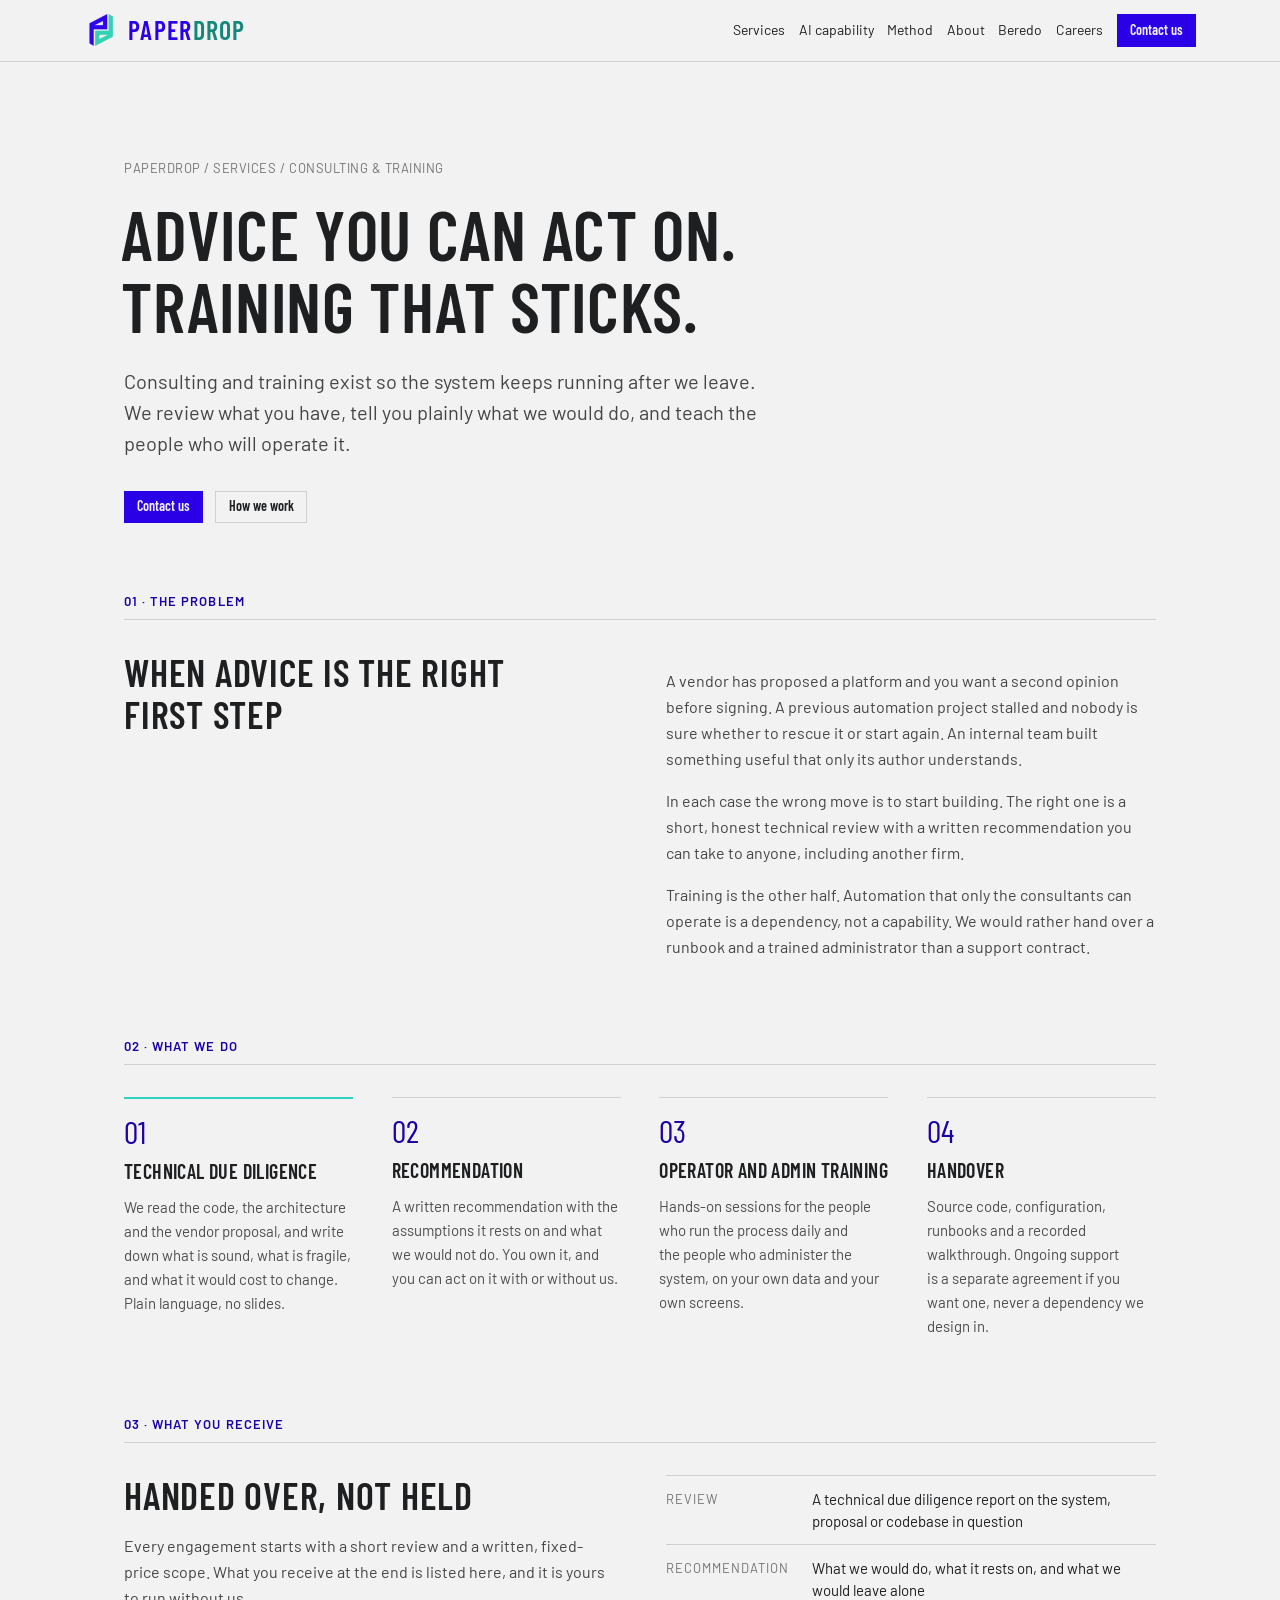
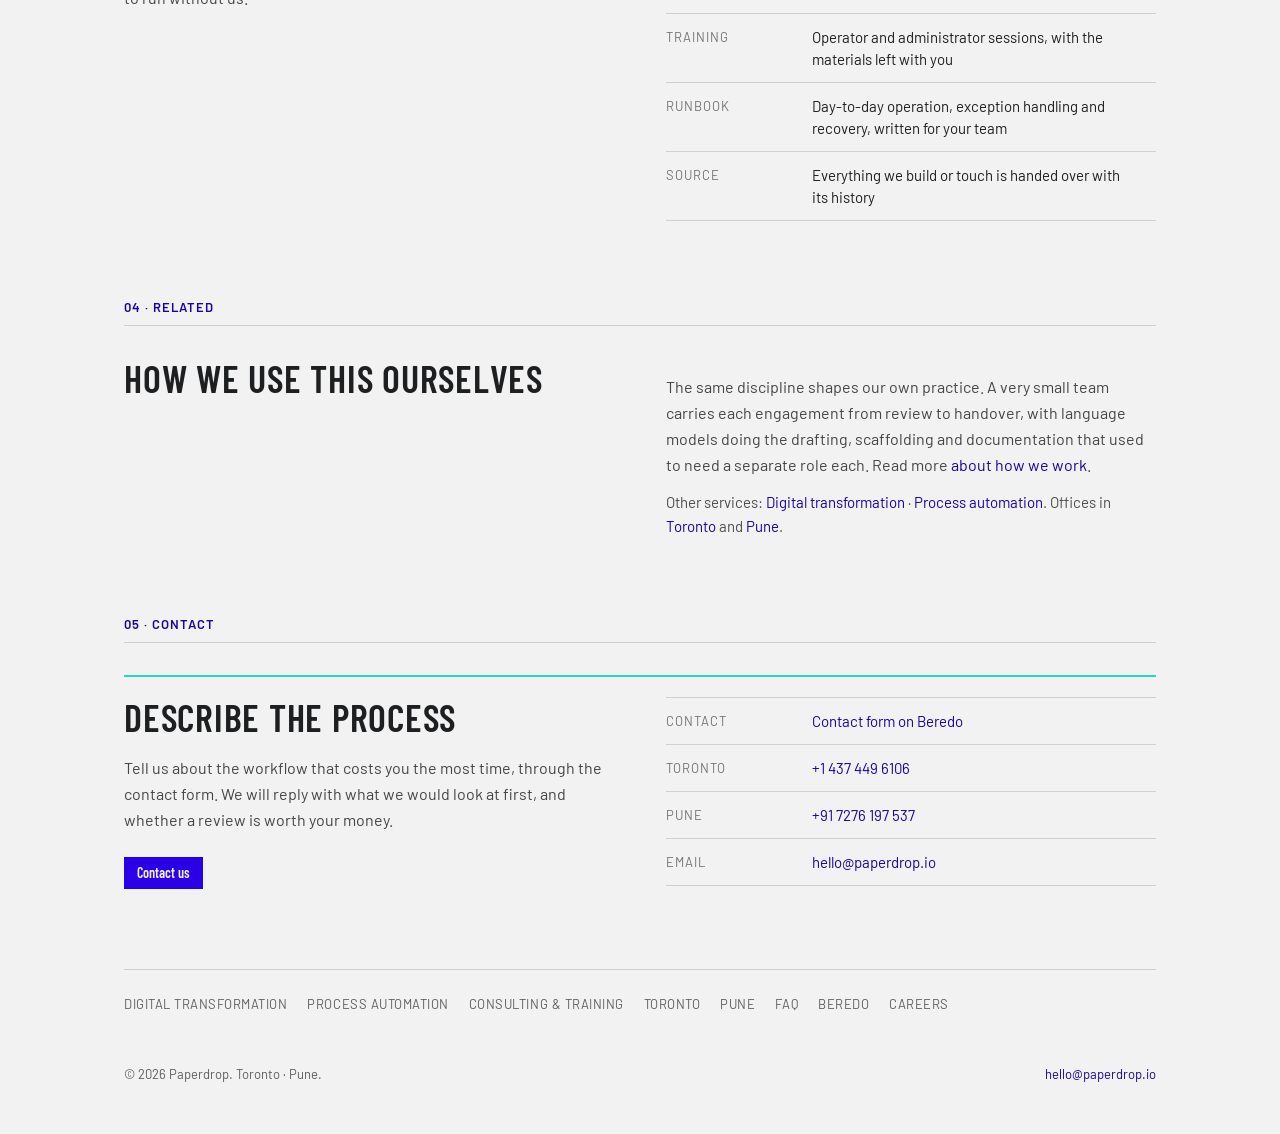
==== consulting-training/index.html @ fb1e5347 "Add service and location pages, FAQ with schema, 404 page - Five new pages: /digital-transformation/" ====
<!doctype html>
<html lang="en">
<head>
<meta charset="utf-8">
<meta name="viewport" content="width=device-width, initial-scale=1">
<title>Automation consulting, due diligence and operator training | Paperdrop</title>
<meta name="description" content="Paperdrop advises on systems and automation, reviews what has already been built, and trains operators and administrators so the system keeps running after we leave. Runbooks, handover and source included." />
<meta name="author" content="Paperdrop" />
<meta name="robots" content="index, follow, max-image-preview:large" />
<link rel="canonical" href="https://paperdrop.io/consulting-training/" />
<link rel="icon" type="image/png" href="/assets/mark.png" />
<link rel="apple-touch-icon" sizes="180x180" href="/assets/apple-touch-icon.png" />
<meta property="og:type" content="website" />
<meta property="og:site_name" content="Paperdrop" />
<meta property="og:url" content="https://paperdrop.io/consulting-training/" />
<meta property="og:title" content="Consulting &amp; training | Paperdrop" />
<meta property="og:description" content="Paperdrop advises on systems and automation, reviews what has already been built, and trains operators and administrators so the system keeps running after we leave. Runbooks, handover and source included." />
<meta property="og:image" content="https://paperdrop.io/assets/og.png" />
<meta property="og:image:width" content="1200" />
<meta property="og:image:height" content="630" />
<meta property="og:locale" content="en_CA" />
<meta name="twitter:card" content="summary_large_image" />
<meta name="twitter:title" content="Consulting &amp; training | Paperdrop" />
<meta name="twitter:description" content="Paperdrop advises on systems and automation, reviews what has already been built, and trains operators and administrators so the system keeps running after we leave. Runbooks, handover and source included." />
<meta name="twitter:image" content="https://paperdrop.io/assets/og.png" />
<meta name="theme-color" content="#f2f2f3" />
<script type="application/ld+json">
{
  "@context": "https://schema.org",
  "@type": "Service",
  "@id": "https://paperdrop.io/consulting-training/#service",
  "name": "Consulting and training",
  "serviceType": "Consulting and training",
  "description": "Paperdrop advises on systems and automation, reviews what has already been built, and trains operators and administrators so the system keeps running after we leave. Runbooks, handover and source included.",
  "url": "https://paperdrop.io/consulting-training/",
  "provider": {
    "@id": "https://paperdrop.io/#organization",
    "@type": "ProfessionalService",
    "name": "Paperdrop",
    "url": "https://paperdrop.io/"
  },
  "areaServed": [
    "CA",
    "US",
    "IN"
  ],
  "audience": {
    "@type": "BusinessAudience",
    "name": "Small and midsize businesses"
  }
}
</script>
<link rel="preconnect" href="https://fonts.googleapis.com">
<link rel="preconnect" href="https://fonts.gstatic.com" crossorigin>
<link rel="stylesheet" href="https://fonts.googleapis.com/css2?family=Barlow:wght@400;500;700&family=Barlow+Condensed:wght@400;600&display=swap">
<link rel="stylesheet" href="/assets/industry.css">
<link rel="stylesheet" href="/assets/site.css">
</head>
<body>

<nav id="top" class="nav" style="position:sticky;top:0;z-index:20;background:var(--color-bg);border-bottom:1px solid var(--color-divider);padding-inline:max(24px, calc((100% - 1160px) / 2 + 24px))">
  <a class="nav-brand" href="/" aria-label="Paperdrop — home" style="display:flex;align-items:center;gap:10px;letter-spacing:0.05em;text-transform:uppercase;font-size:26px">
    <img src="/assets/mark-68.png" alt="" width="34" height="34" style="display:block;object-fit:contain" />
    <span><span style="color:var(--color-accent)">Paper</span><span style="color:var(--color-accent-2-700)">drop</span></span>
  </a>
  <a href="/#services">Services</a>
  <a href="/#ai">AI capability</a>
  <a href="/#method">Method</a>
  <a href="/#about">About</a>
  <a href="/#beredo">Beredo</a>
  <a href="/#careers">Careers</a>
  <a class="btn btn-primary" href="https://beredo.io/start/6f3ce085954fdb059ed47274797a8f5e78dbb2ca63724382291001de504575f4" target="_blank" rel="noopener" style="color:var(--color-bg)">Contact us</a>
</nav>

<div class="wrap">

  <section class="hero">
    <p class="crumbs"><a href="/">Paperdrop</a> / <a href="/#services">Services</a> / Consulting &amp; training</p>
    <h1 class="h-display">Advice you can act on.<br>Training that sticks.</h1>
    <p class="lede">Consulting and training exist so the system keeps running after we leave. We review what you have, tell you plainly what we would do, and teach the people who will operate it.</p>
    <div style="display:flex;flex-wrap:wrap;gap:12px;margin-top:32px">
      <a class="btn btn-primary" href="https://beredo.io/start/6f3ce085954fdb059ed47274797a8f5e78dbb2ca63724382291001de504575f4" target="_blank" rel="noopener" style="color:var(--color-bg)">Contact us</a>
      <a class="btn btn-secondary" href="/#method">How we work</a>
    </div>
  </section>

  <section class="section">
    <span class="kicker">01 · The problem</span>
    <hr class="rule" />
    <div class="two-col">
      <h2 class="h-section">When advice is the right first step</h2>
      <div>
        <p class="body">A vendor has proposed a platform and you want a second opinion before signing. A previous automation project stalled and nobody is sure whether to rescue it or start again. An internal team built something useful that only its author understands.</p>
        <p class="body">In each case the wrong move is to start building. The right one is a short, honest technical review with a written recommendation you can take to anyone, including another firm.</p>
        <p class="body">Training is the other half. Automation that only the consultants can operate is a dependency, not a capability. We would rather hand over a runbook and a trained administrator than a support contract.</p>
      </div>
    </div>
  </section>

  <section class="section">
    <span class="kicker">02 · What we do</span>
    <hr class="rule" />
    <div class="grid-cards">
      <div class="tile tile-lead">
        <span class="step-no">01</span>
        <h3 class="h-step">Technical due diligence</h3>
        <p class="muted">We read the code, the architecture and the vendor proposal, and write down what is sound, what is fragile, and what it would cost to change. Plain language, no slides.</p>
      </div>
      <div class="tile">
        <span class="step-no">02</span>
        <h3 class="h-step">Recommendation</h3>
        <p class="muted">A written recommendation with the assumptions it rests on and what we would not do. You own it, and you can act on it with or without us.</p>
      </div>
      <div class="tile">
        <span class="step-no">03</span>
        <h3 class="h-step">Operator and admin training</h3>
        <p class="muted">Hands-on sessions for the people who run the process daily and the people who administer the system, on your own data and your own screens.</p>
      </div>
      <div class="tile">
        <span class="step-no">04</span>
        <h3 class="h-step">Handover</h3>
        <p class="muted">Source code, configuration, runbooks and a recorded walkthrough. Ongoing support is a separate agreement if you want one, never a dependency we design in.</p>
      </div>
    </div>
  </section>

  <section class="section">
    <span class="kicker">03 · What you receive</span>
    <hr class="rule" />
    <div class="two-col">
      <div>
        <h2 class="h-section">Handed over, not held</h2>
        <p class="body">Every engagement starts with a short review and a written, fixed-price scope. What you receive at the end is listed here, and it is yours to run without us.</p>
      </div>
      <div style="display:grid;gap:0">
        <div class="spec-row"><span>Review</span><span>A technical due diligence report on the system, proposal or codebase in question</span></div>
        <div class="spec-row"><span>Recommendation</span><span>What we would do, what it rests on, and what we would leave alone</span></div>
        <div class="spec-row"><span>Training</span><span>Operator and administrator sessions, with the materials left with you</span></div>
        <div class="spec-row"><span>Runbook</span><span>Day-to-day operation, exception handling and recovery, written for your team</span></div>
        <div class="spec-row"><span>Source</span><span>Everything we build or touch is handed over with its history</span></div>
      </div>
    </div>
  </section>

  <section class="section">
    <span class="kicker">04 · Related</span>
    <hr class="rule" />
    <div class="two-col">
      <h2 class="h-section">How we use this ourselves</h2>
      <div>
        <p class="body">The same discipline shapes our own practice. A very small team carries each engagement from review to handover, with language models doing the drafting, scaffolding and documentation that used to need a separate role each. Read more <a href="/#about">about how we work</a>.</p>
        <p class="muted">Other services: <a href="/digital-transformation/">Digital transformation</a> · <a href="/process-automation/">Process automation</a>. Offices in <a href="/toronto/">Toronto</a> and <a href="/pune/">Pune</a>.</p>
      </div>
    </div>
  </section>

  <section id="contact" class="section">
    <span class="kicker">05 · Contact</span>
    <hr class="rule" />
    <div class="two-col" style="padding-top:20px;border-top:2px solid var(--color-accent-2)">
      <div>
        <h2 class="h-section"><a href="https://beredo.io/start/6f3ce085954fdb059ed47274797a8f5e78dbb2ca63724382291001de504575f4" target="_blank" rel="noopener" style="color:inherit">Describe the process</a></h2>
        <p class="body">Tell us about the workflow that costs you the most time, through the contact form. We will reply with what we would look at first, and whether a review is worth your money.</p>
        <a class="btn btn-primary" href="https://beredo.io/start/6f3ce085954fdb059ed47274797a8f5e78dbb2ca63724382291001de504575f4" target="_blank" rel="noopener" style="margin-top:24px;color:var(--color-bg)">Contact us</a>
      </div>
      <div style="display:grid;gap:0">
        <div class="spec-row"><span>Contact</span><a href="https://beredo.io/start/6f3ce085954fdb059ed47274797a8f5e78dbb2ca63724382291001de504575f4" target="_blank" rel="noopener">Contact form on Beredo</a></div>
        <div class="spec-row"><span>Toronto</span><a href="tel:+14374496106">+1 437 449 6106</a></div>
        <div class="spec-row"><span>Pune</span><a href="tel:+917276197537">+91 7276 197 537</a></div>
        <div class="spec-row"><span>Email</span><a href="mailto:hello@paperdrop.io">hello@paperdrop.io</a></div>
      </div>
    </div>
  </section>

  <div class="footer-links">
    <a href="/digital-transformation/">Digital transformation</a>
    <a href="/process-automation/">Process automation</a>
    <a href="/consulting-training/">Consulting &amp; training</a>
    <a href="/toronto/">Toronto</a>
    <a href="/pune/">Pune</a>
    <a href="/#faq">FAQ</a>
    <a href="/#beredo">Beredo</a>
    <a href="/#careers">Careers</a>
  </div>
  <footer class="footer">
    <span>© 2026 Paperdrop. Toronto · Pune.</span>
    <span><a href="mailto:hello@paperdrop.io">hello@paperdrop.io</a></span>
  </footer>

</div>

</body>
</html>
---- assets/industry.css ----
/* Industry — design-system tokens and component classes. This file is the source of truth for the system's look; retune it here and see readme.md. */

:root {
  --color-bg: #f2f2f3;
  --color-surface: #e9e9ea;
  --color-text: #1d1f20;
  --color-accent: #5980a6;
  --color-accent-2: #728fab;
  --color-divider: color-mix(in srgb, #1d1f20 16%, transparent);

  /* Tonal ramps — generated in OKLCH on one shared lightness scale, so the
     same step of any role matches the others in visual value. */
  --color-neutral-100: #f5f5f8;
  --color-neutral-200: #e7e7ea;
  --color-neutral-300: #d4d4d7;
  --color-neutral-400: #b7b7ba;
  --color-neutral-500: #98989b;
  --color-neutral-600: #7a7a7d;
  --color-neutral-700: #5d5d60;
  --color-neutral-800: #424244;
  --color-neutral-900: #2b2b2d;

  --color-accent-100: #eef6ff;
  --color-accent-200: #d6ebff;
  --color-accent-300: #b5d9fd;
  --color-accent-400: #94bce3;
  --color-accent-500: #749dc4;
  --color-accent-600: #597ea3;
  --color-accent-700: #416180;
  --color-accent-800: #2c455d;
  --color-accent-900: #1d2d3d;

  --color-accent-2-100: #eef6ff;
  --color-accent-2-200: #d6ebff;
  --color-accent-2-300: #bdd8f2;
  --color-accent-2-400: #9ebbd8;
  --color-accent-2-500: #7e9cb8;
  --color-accent-2-600: #627d98;
  --color-accent-2-700: #486077;
  --color-accent-2-800: #314457;
  --color-accent-2-900: #1f2d3a;

  --font-heading: "Barlow Condensed", system-ui, sans-serif;
  --font-heading-weight: 600;
  --font-body: "Barlow", system-ui, sans-serif;

  --space-1: 3.4px;
  --space-2: 6.8px;
  --space-3: 10.2px;
  --space-4: 13.6px;
  --space-6: 20.4px;
  --space-8: 27.2px;

  --radius-sm: 2px;
  --radius-md: 4px;
  --radius-lg: 7px;

  /* Elevation — derived from the ground: soft ink-tinted shadows on a
     light theme, a hairline edge + ambient darkness on a dark one. */
  --shadow-sm: 0 1px 2px color-mix(in srgb, #2b2b2d 14%, transparent);
  --shadow-md: 0 3px 10px color-mix(in srgb, #2b2b2d 16%, transparent);
  --shadow-lg: 0 12px 32px color-mix(in srgb, #2b2b2d 22%, transparent);
}

body {
  background: var(--color-bg);
  color: var(--color-text);
  font-family: var(--font-body);
}
h1, h2, h3, h4 { font-family: var(--font-heading); font-weight: var(--font-heading-weight); }

.blueprint {
  position: relative;
  border: 1px solid var(--color-divider);
  border-radius: 0;
}
/* The overlay image treatments (halftone, duotone) clip their overlay
   (overflow:hidden); a blueprint wrapper draws its registration marks
   outside the box, so when both classes share a wrapper the frame must
   win. */
.blueprint.halftone, .blueprint.plate, .blueprint.duotone { overflow: visible; }
.blueprint > .corner {
  position: absolute; width: 11px; height: 11px;
  color: color-mix(in srgb, var(--color-text) 55%, transparent);
}
.blueprint > .corner::before, .blueprint > .corner::after {
  content: ""; position: absolute; background: currentColor;
}
.blueprint > .corner::before { left: 5px; top: 0; width: 1px; height: 100%; }
.blueprint > .corner::after  { top: 5px; left: 0; width: 100%; height: 1px; }
.blueprint > .corner.tl { top: -6px; left: -6px; }
.blueprint > .corner.tr { top: -6px; right: -6px; }
.blueprint > .corner.bl { bottom: -6px; left: -6px; }
.blueprint > .corner.br { bottom: -6px; right: -6px; }

.duotone{position:relative;overflow:hidden}
.duotone::after{content:"";position:absolute;inset:0;pointer-events:none;
  background:var(--color-accent);mix-blend-mode:color}

/* ══════════════════════════════════════════════════════════════════════════
   Components — built with the tokens above. Plain CSS
   on plain HTML: no JavaScript, no build step. Each class is documented in
   readme.md and demonstrated in foundations/ and components/.
   ══════════════════════════════════════════════════════════════════════ */

*, *::before, *::after { box-sizing: border-box; }
body { margin: 0; font-size: 15px; line-height: 1.55; font-weight: 400; }
h1, h2, h3, h4, h5, h6 {
  font-family: var(--font-heading); font-weight: var(--font-heading-weight);
  line-height: 1.12; letter-spacing: -0.015em; margin: 0 0 var(--space-2);
}
h1 { font-size: 42px; }
h2 { font-size: 32px; }
h3 { font-size: 25px; }
h4 { font-size: 20px; }
h5 { font-size: 16px; }
h6 { font-size: 13px; }
h6 { letter-spacing: 0.08em; text-transform: uppercase; }
p { margin: 0 0 var(--space-3); }
a { color: var(--color-accent); text-underline-offset: 3px; }
img { display: block; max-width: 100%; }
figure { margin: 0; }
figcaption {
  font-size: 11px; margin-top: var(--space-1);
  color: color-mix(in srgb, var(--color-text) 55%, transparent);
}
.text-muted { color: color-mix(in srgb, var(--color-text) 55%, transparent); }
:focus { outline: none; }
:focus-visible { outline: 2px solid var(--color-accent); outline-offset: 2px; }
::selection { background: color-mix(in srgb, var(--color-accent) 30%, transparent); }

/* — rules — */
.hr {
  height: 1px; border: 0; margin: var(--space-4) 0;
  background: var(--color-divider);
}

/* — buttons — */
.btn {
  display: inline-flex; align-items: center; justify-content: center; gap: 6px;
  cursor: pointer; text-decoration: none;
  font-family: var(--font-heading); font-weight: var(--font-heading-weight);
  font-size: 14px; line-height: 1.2; color: var(--color-text); /* matches the .input's 14px —
     the pair sits side by side in sign-up rows */
  background: transparent; border: 1px solid transparent;
  padding: var(--space-2) calc(var(--space-3) * 1.2);
  border-radius: var(--radius-md);
}
.btn svg { display: block; }
.btn:disabled { opacity: 0.45; cursor: not-allowed; }
.btn-primary { background: var(--color-accent); color: var(--color-bg); }
.btn-primary:hover { background: var(--color-accent-600); }
.btn-primary:active { background: var(--color-accent-700); }
.btn-secondary { border-color: var(--color-divider); }
.btn-secondary:hover { background: color-mix(in srgb, var(--color-text) 7%, transparent); }
.btn-secondary:active { background: color-mix(in srgb, var(--color-text) 14%, transparent); }
.btn-ghost { color: var(--color-accent); padding-inline: var(--space-1); }
.btn-ghost:hover { background: color-mix(in srgb, var(--color-accent) 10%, transparent); }
.btn-ghost:active { background: color-mix(in srgb, var(--color-accent) 18%, transparent); }
.btn-icon { width: 36px; height: 36px; padding: 0; }
.btn-block { width: 100%; margin-top: var(--space-2); }

/* — forms — */
.field > label {
  display: block; font-size: 12px; margin-bottom: 5px;
  color: color-mix(in srgb, var(--color-text) 70%, transparent);
}
.input {
  width: 100%; min-height: 36px; padding: 6px 10px; font: inherit;
  font-size: 14px; color: var(--color-text); caret-color: var(--color-accent);
  background: var(--color-surface);
  border: 1px solid var(--color-divider); border-radius: var(--radius-md);
}
.input:hover { border-color: color-mix(in srgb, var(--color-text) 45%, transparent); }
.input:focus-visible { border-color: var(--color-accent); outline-offset: 0; }
textarea.input { min-height: 90px; resize: vertical; }
.radio { display: inline-flex; align-items: center; gap: 8px; cursor: pointer; font-size: 14px; }
.radio input, .seg-opt input {
  position: absolute; opacity: 0; width: 0; height: 0; pointer-events: none;
}
.radio .dot {
  width: 16px; height: 16px; flex: none; border-radius: 50%;
  border: 1.5px solid var(--color-divider);
}
.radio:hover .dot { border-color: var(--color-accent); }
.radio input:checked + .dot {
  border-color: var(--color-accent); background: var(--color-accent);
  box-shadow: inset 0 0 0 4px var(--color-bg);
}
.radio input:focus-visible + .dot { outline: 2px solid var(--color-accent); outline-offset: 2px; }
.seg {
  display: inline-flex; overflow: hidden;
  border: 1px solid var(--color-divider); border-radius: var(--radius-md);
}
.seg-opt {
  display: inline-flex; align-items: center; gap: 6px;
  padding: 7px 12px; font-size: 13px; cursor: pointer;
}
.seg-opt + .seg-opt { border-left: 1px solid var(--color-divider); }
.seg-opt:has(input:checked) { background: var(--color-accent); color: var(--color-bg); }
.seg-opt:not(:has(input:checked)):hover { background: color-mix(in srgb, var(--color-text) 7%, transparent); }
.seg-opt:has(input:focus-visible) { outline: 2px solid var(--color-accent); outline-offset: -2px; }

/* — cards — */
.card {
  display: flex; flex-direction: column; gap: var(--space-2);
  padding: var(--space-3); border-radius: var(--radius-md); background: var(--color-surface);
}
.card-kicker { font-size: 10px; letter-spacing: 0.1em; text-transform: uppercase; color: var(--color-accent); }
.card-title {
  font-family: var(--font-heading); font-weight: var(--font-heading-weight);
  font-size: 17px; line-height: 1.2;
}
.card-body { margin: 0; font-size: 13px; opacity: 0.8; flex: 1; }
.card-meta {
  display: flex; align-items: center; gap: 6px; font-size: 11px;
  color: color-mix(in srgb, var(--color-text) 50%, transparent);
}
.elev-sm { box-shadow: var(--shadow-sm); }
.elev-md { box-shadow: var(--shadow-md); }
.elev-lg { box-shadow: var(--shadow-lg); }

/* — tags — */
.tag {
  display: inline-flex; align-items: center; font-size: 11px;
  letter-spacing: 0.02em; padding: 3px 10px;
  border-radius: calc(var(--radius-md) * 0.75);
}
.tag-accent { background: var(--color-accent-100); color: var(--color-accent-800); }
.tag-accent-2 { background: var(--color-accent-2-100); color: var(--color-accent-2-800); }
.tag-neutral { background: var(--color-neutral-100); color: var(--color-neutral-800); }
.tag-outline { border: 1px solid var(--color-accent); color: var(--color-accent); }

/* — navigation — */
.nav {
  display: flex; align-items: center; gap: var(--space-4);
  padding: var(--space-3) var(--space-4);
  border-bottom: none;
}
.nav-brand {
  font-family: var(--font-heading); font-weight: var(--font-heading-weight);
  font-size: 18px; margin-right: auto;
}
.nav a { color: inherit; text-decoration: none; font-size: 14px; }
.nav a:hover, .nav a[aria-current='page'] { color: var(--color-accent); }

/* — tables — */
.table { width: 100%; border-collapse: collapse; font-size: 14px; }
.table th {
  text-align: left; font-size: 11px; letter-spacing: 0.08em; text-transform: uppercase;
  color: color-mix(in srgb, var(--color-text) 60%, transparent);
  padding: var(--space-2); border-bottom: 1px solid var(--color-divider);
}
.table td {
  padding: var(--space-2);
  border-bottom: 1px solid color-mix(in srgb, var(--color-text) 8%, transparent);
}
.table tbody tr:hover { background: color-mix(in srgb, var(--color-text) 4%, transparent); }

/* — dialog — */
.dialog-backdrop {
  position: fixed; inset: 0; display: grid; place-items: center;
  padding: var(--space-4);
  background: color-mix(in srgb, var(--color-neutral-900) 50%, transparent);
}
.dialog {
  width: min(440px, 100%); display: flex; flex-direction: column; gap: var(--space-3);
  padding: var(--space-4); border-radius: var(--radius-lg);
  background: var(--color-surface); box-shadow: var(--shadow-lg);
}
.dialog-title {
  font-family: var(--font-heading); font-weight: var(--font-heading-weight);
  font-size: 20px;
}
.dialog-body { font-size: 14px; opacity: 0.85; }
.dialog-actions { display: flex; justify-content: flex-end; gap: var(--space-2); margin-top: var(--space-2); }

/* — blueprint frame: components are wireframe objects (see .blueprint
     and .corner above) — square, transparent, hairline-bordered — */
.card, .btn, .input, .tag, .seg, .dialog { border-radius: 0; }
.card, .dialog { background: transparent; border: 1px solid var(--color-divider); }
.btn { border: 1px solid var(--color-divider); }
.btn-primary { border-color: var(--color-accent); }
.btn-ghost { border-color: transparent; }
---- assets/site.css ----
/* Site-level tokens and page chrome shared by every page. Design-system
   primitives live in industry.css; this file only tunes and extends them. */
html { scroll-behavior: smooth; }
/* The nav is sticky, so anchor targets need to land below it, not under it. */
section[id] { scroll-margin-top: 72px; }
body { margin: 0; text-wrap: pretty; background: var(--color-bg); color: var(--color-text); }
a { color: var(--color-accent-700); text-decoration: none; }
a:hover { color: var(--color-accent); }
:root {
  --color-accent: #2a00e6;
  --color-accent-100: #e8e3fd;
  --color-accent-200: #cfc4fb;
  --color-accent-300: #a891f6;
  --color-accent-400: #6b47ef;
  --color-accent-500: #2a00e6;
  --color-accent-600: #2400c4;
  --color-accent-700: #1e00a3;
  --color-accent-800: #170080;
  --color-accent-900: #0e0052;
  --color-accent-2: #2ed3c0;
  --color-accent-2-100: #d9f7f3;
  --color-accent-2-200: #b0efe6;
  --color-accent-2-300: #7ce3d5;
  --color-accent-2-400: #4ed9c8;
  --color-accent-2-500: #2ed3c0;
  --color-accent-2-600: #1fae9e;
  --color-accent-2-700: #16887b;
  --color-accent-2-800: #0f6259;
  --color-accent-2-900: #093c36;
}

/* The nav is a single flex row in the design system; below the desktop
   breakpoint the six items no longer fit one line, so let them wrap. */
@media (max-width: 880px) {
  .nav { flex-wrap: wrap; gap: 12px 18px; padding-block: 14px; }
  .nav-brand { flex-basis: 100%; margin-right: 0; }
}
/* The spec sheet is a fixed four-column table; give it its own scroller
   rather than letting it force the page sideways on a phone. */
.table-scroll { overflow-x: auto; }
.table-scroll > .table { min-width: 620px; }
/* Logo strip in the AI capability section: wordmarks with their marks,
   set in the heading face so they read like the rest of the sheet. */
.logo-strip { margin: 0; padding: 0; list-style: none; display: grid; grid-template-columns: repeat(3, 1fr); gap: 0 clamp(24px, 3vw, 48px); }
.logo-strip li { display: flex; align-items: center; gap: 12px; padding: 14px 0; border-bottom: 1px solid color-mix(in srgb, var(--color-text) 8%, transparent); min-width: 0; }
.logo-strip li > span { min-width: 0; }
.logo-strip li > span > * { overflow: hidden; text-overflow: ellipsis; white-space: nowrap; }
@media (max-width: 720px) { .logo-strip { grid-template-columns: repeat(2, 1fr); } }
@media (max-width: 440px) { .logo-strip { grid-template-columns: 1fr; } }
/* The Beredo wordmark, as the product draws it: two corner ticks in its steel
   accent bracketing the name, set in the same condensed face this site uses. */
.beredo-brand { display: inline-flex; align-items: center; gap: 10px; font-family: var(--font-heading); font-weight: 600; font-size: 34px; line-height: 1; letter-spacing: 0.08em; text-transform: uppercase; color: var(--color-text); }
.beredo-tick { display: block; width: 11px; height: 11px; flex: none; }
.beredo-tick-l { align-self: flex-start; border-top: 2px solid #5980a6; border-left: 2px solid #5980a6; }
.beredo-tick-r { align-self: flex-end; border-bottom: 2px solid #5980a6; border-right: 2px solid #5980a6; }
/* Fig. 02: a five-stage delivery chain with arrows between the stages,
   drawn with the same grey blocks as Fig. 01. */
.chain { display: grid; grid-template-columns: repeat(5, 1fr); gap: 16px; }
.chain > span { position: relative; background: color-mix(in srgb, var(--color-text) 6%, transparent); padding: 12px 4px; text-align: center; font-family: var(--font-heading); font-weight: var(--font-heading-weight); font-size: 13px; line-height: 16px; letter-spacing: 0.04em; text-transform: uppercase; }
.chain > span + span::before { content: "→"; position: absolute; left: -8px; top: 50%; transform: translate(-50%, -50%); color: var(--color-accent-2-700); font-size: 12px; line-height: 1; }
@media (max-width: 480px) {
  .chain { gap: 12px; }
  .chain > span { font-size: 11px; letter-spacing: 0.02em; padding: 10px 2px; }
  .chain > span + span::before { left: -6px; font-size: 10px; }
}
.logo-strip img { width: 28px; height: 28px; display: block; flex: none; }
.logo-strip b { font-family: var(--font-heading); font-weight: var(--font-heading-weight); font-size: 22px; line-height: 24px; letter-spacing: 0.02em; text-transform: uppercase; }
.logo-strip small { display: block; font-size: 13px; line-height: 16px; letter-spacing: 0.08em; text-transform: uppercase; color: color-mix(in srgb, var(--color-text) 60%, transparent); }

/* ---- Shared page chrome (home, service, location and 404 pages) ---- */
.wrap { max-width: 1160px; margin: 0 auto; padding: 0 clamp(20px, 5vw, 64px); }
.kicker { display: block; font-size: 13px; line-height: 12px; letter-spacing: 0.08em; text-transform: uppercase; font-weight: 600; color: var(--color-accent-700); margin: 0 0 12px; }
.rule { height: 1px; border: 0; margin: 0 0 32px; background: var(--color-divider); }
.h-display { font-family: var(--font-heading); font-weight: var(--font-heading-weight); font-size: clamp(38px, 5.4vw, 72px); line-height: 1.04; letter-spacing: 0.01em; text-transform: uppercase; margin: 0 0 0 -0.04em; }
.h-section { font-family: var(--font-heading); font-weight: var(--font-heading-weight); font-size: clamp(28px, 3.2vw, 38px); line-height: 1.1; letter-spacing: 0.02em; text-transform: uppercase; margin: 0; }
.h-card { font-family: var(--font-heading); font-weight: var(--font-heading-weight); font-size: 22px; line-height: 24px; letter-spacing: 0.02em; text-transform: uppercase; margin: 0; }
.h-step { font-family: var(--font-heading); font-weight: var(--font-heading-weight); font-size: 20px; line-height: 24px; letter-spacing: 0.02em; text-transform: uppercase; margin: 12px 0 0; }
.step-no { display: block; font-family: var(--font-heading); font-size: 32px; line-height: 1; color: var(--color-accent-700); }
.lede { font-size: clamp(17px, 1.6vw, 20px); line-height: 1.55; margin: 24px 0 0; max-width: 60ch; color: color-mix(in srgb, var(--color-text) 82%, transparent); }
.body { font-size: 16px; line-height: 26px; margin: 16px 0 0; max-width: 64ch; color: color-mix(in srgb, var(--color-text) 82%, transparent); }
.muted { font-size: 15px; line-height: 24px; margin: 12px 0 0; color: color-mix(in srgb, var(--color-text) 78%, transparent); }
.grid-cards { display: grid; grid-template-columns: repeat(auto-fit, minmax(220px, 1fr)); gap: clamp(24px, 3vw, 40px); }
.tile { border-top: 1px solid var(--color-divider); padding-top: 16px; }
.tile-lead { border-top: 2px solid var(--color-accent-2); }
.plain-list { margin: 16px 0 0; padding: 0; list-style: none; display: grid; gap: 8px; font-size: 14px; line-height: 20px; color: color-mix(in srgb, var(--color-text) 72%, transparent); }
.section { padding: 0 0 80px; }
.hero { padding: 96px 0 72px; }
.spec-row { padding: 12px 0; border-top: 1px solid var(--color-divider); display: grid; grid-template-columns: 130px 1fr; gap: 16px; font-size: 15px; line-height: 22px; }
.spec-row:last-child { border-bottom: 1px solid var(--color-divider); }
.spec-row > span:first-child { font-size: 13px; letter-spacing: 0.08em; text-transform: uppercase; color: color-mix(in srgb, var(--color-text) 60%, transparent); }
.two-col { display: grid; grid-template-columns: repeat(auto-fit, minmax(280px, 1fr)); gap: clamp(24px, 4vw, 64px); align-items: start; }
.crumbs { font-size: 13px; letter-spacing: 0.04em; text-transform: uppercase; color: color-mix(in srgb, var(--color-text) 60%, transparent); margin: 0 0 20px; }
.crumbs a { color: inherit; }
.crumbs a:hover { color: var(--color-accent); }
.card-link { color: inherit; }
.card-link:hover { color: var(--color-accent); }
.footer { display: flex; flex-wrap: wrap; gap: 16px; justify-content: space-between; padding: 48px 0; font-size: 13px; line-height: 24px; color: color-mix(in srgb, var(--color-text) 70%, transparent); }
.footer-links { display: flex; flex-wrap: wrap; gap: 8px 20px; padding: 24px 0 0; border-top: 1px solid var(--color-divider); font-size: 13px; line-height: 20px; letter-spacing: 0.04em; text-transform: uppercase; }
.footer-links a { color: color-mix(in srgb, var(--color-text) 70%, transparent); }
.footer-links a:hover { color: var(--color-accent); }
/* FAQ: native disclosure widgets so the answers are in the DOM for crawlers
   and screen readers, and the page needs no script to open them. */
.faq { margin: 0; padding: 0; }
.faq details { border-top: 1px solid var(--color-divider); }
.faq details:last-child { border-bottom: 1px solid var(--color-divider); }
.faq summary { cursor: pointer; list-style: none; display: flex; justify-content: space-between; gap: 24px; align-items: baseline; padding: 18px 0; font-family: var(--font-heading); font-weight: var(--font-heading-weight); font-size: 20px; line-height: 24px; letter-spacing: 0.02em; text-transform: uppercase; }
.faq summary::-webkit-details-marker { display: none; }
.faq summary::after { content: "+"; flex: none; color: var(--color-accent-2-700); font-size: 24px; line-height: 1; }
.faq details[open] summary::after { content: "−"; }
.faq details > p { font-size: 16px; line-height: 26px; margin: 0; padding: 0 0 22px; max-width: 64ch; color: color-mix(in srgb, var(--color-text) 82%, transparent); }
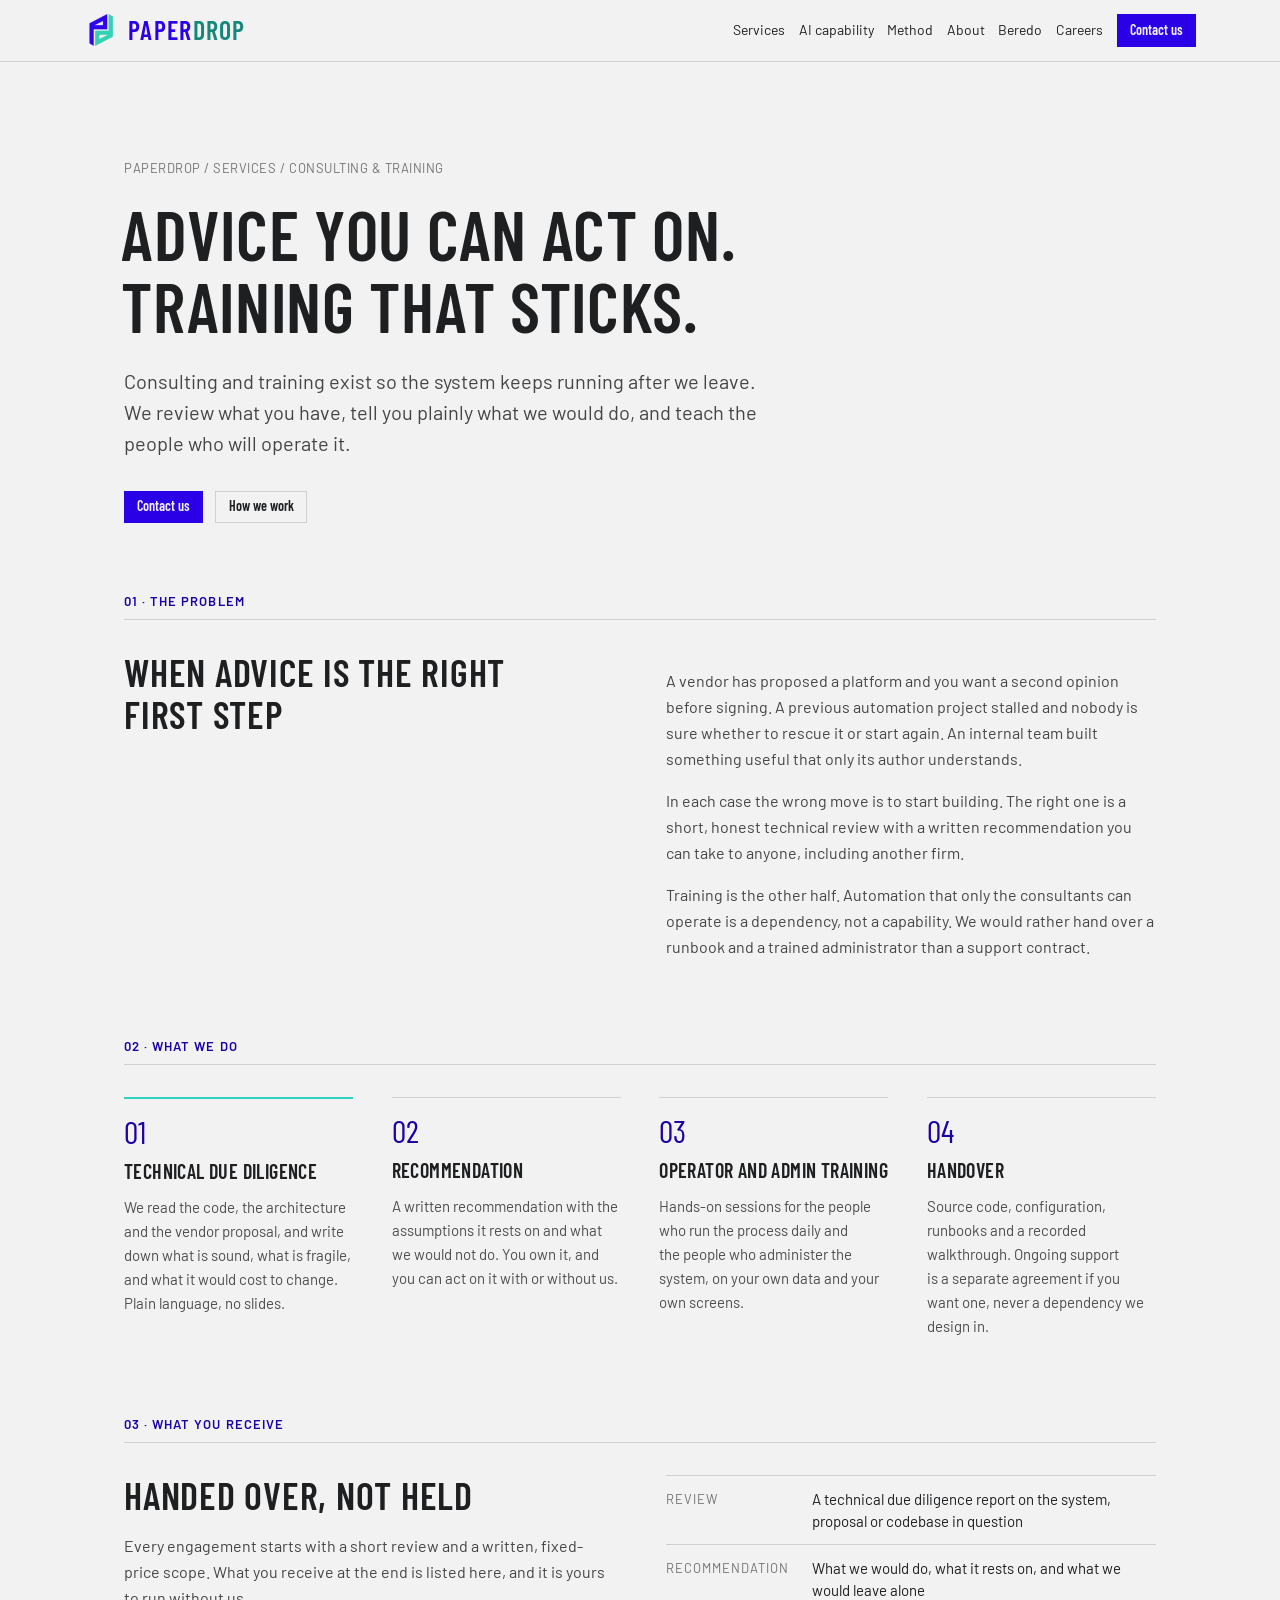
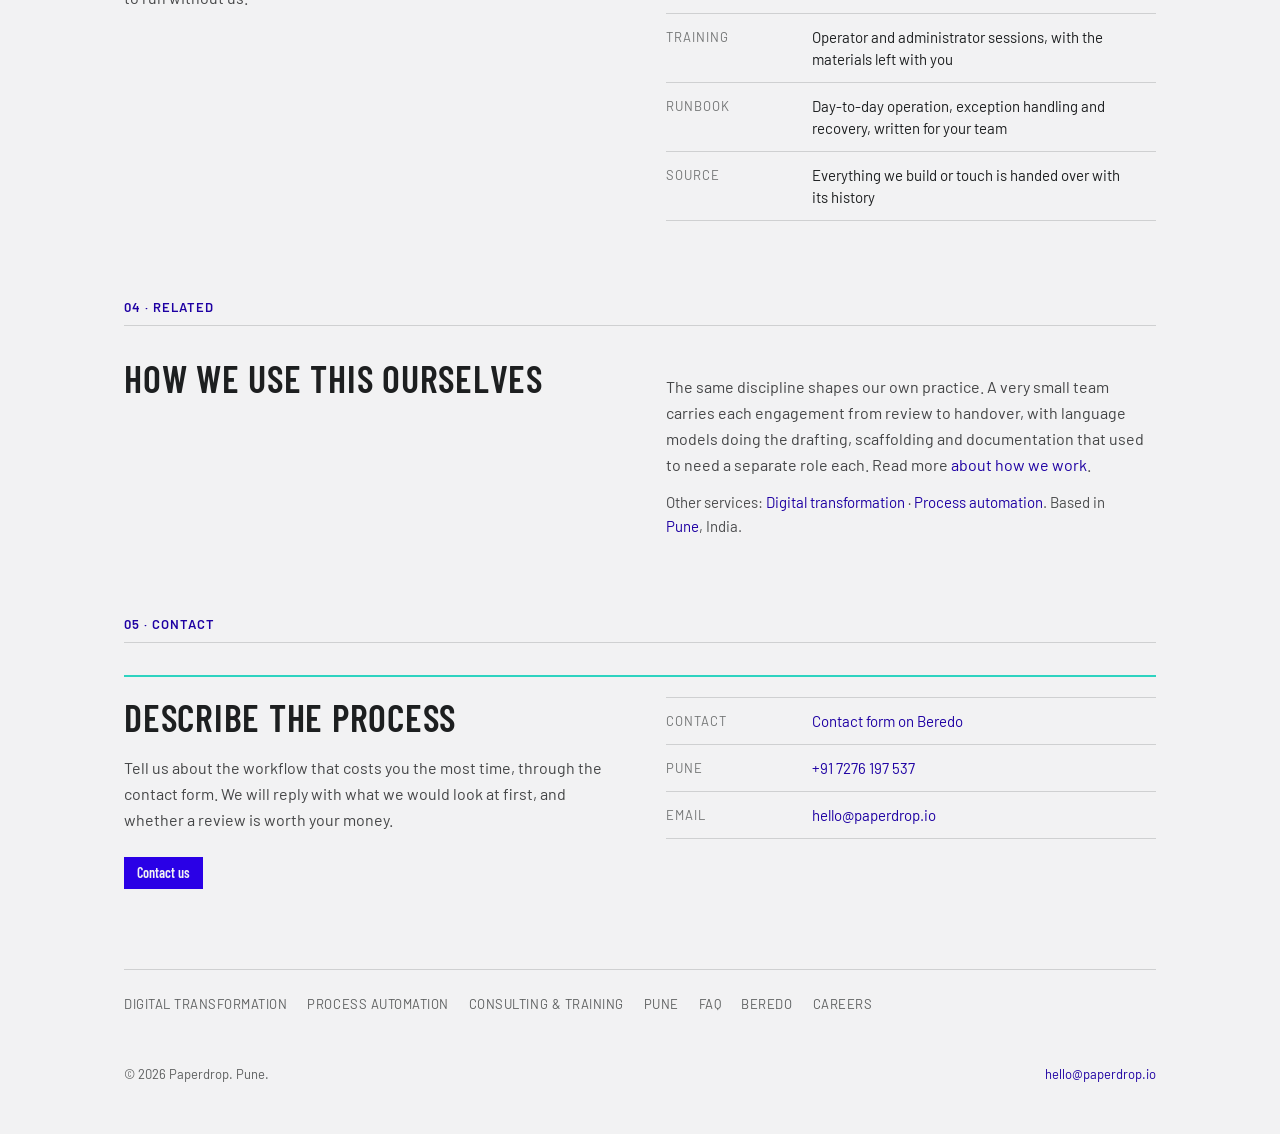
==== commit ffd67464: "Remove the Toronto office and all Toronto references" ====
--- a/consulting-training/index.html
+++ b/consulting-training/index.html
@@ -69,7 +69,7 @@
   <a href="/#about">About</a>
   <a href="/#beredo">Beredo</a>
   <a href="/#careers">Careers</a>
-  <a class="btn btn-primary" href="https://beredo.io/start/6f3ce085954fdb059ed47274797a8f5e78dbb2ca63724382291001de504575f4" target="_blank" rel="noopener" style="color:var(--color-bg)">Contact us</a>
+  <a class="btn btn-primary" href="https://beredo.io/start/EKQK-JEYX" target="_blank" rel="noopener" style="color:var(--color-bg)">Contact us</a>
 </nav>
 
 <div class="wrap">
@@ -79,7 +79,7 @@
     <h1 class="h-display">Advice you can act on.<br>Training that sticks.</h1>
     <p class="lede">Consulting and training exist so the system keeps running after we leave. We review what you have, tell you plainly what we would do, and teach the people who will operate it.</p>
     <div style="display:flex;flex-wrap:wrap;gap:12px;margin-top:32px">
-      <a class="btn btn-primary" href="https://beredo.io/start/6f3ce085954fdb059ed47274797a8f5e78dbb2ca63724382291001de504575f4" target="_blank" rel="noopener" style="color:var(--color-bg)">Contact us</a>
+      <a class="btn btn-primary" href="https://beredo.io/start/EKQK-JEYX" target="_blank" rel="noopener" style="color:var(--color-bg)">Contact us</a>
       <a class="btn btn-secondary" href="/#method">How we work</a>
     </div>
   </section>
@@ -149,7 +149,7 @@
       <h2 class="h-section">How we use this ourselves</h2>
       <div>
         <p class="body">The same discipline shapes our own practice. A very small team carries each engagement from review to handover, with language models doing the drafting, scaffolding and documentation that used to need a separate role each. Read more <a href="/#about">about how we work</a>.</p>
-        <p class="muted">Other services: <a href="/digital-transformation/">Digital transformation</a> · <a href="/process-automation/">Process automation</a>. Offices in <a href="/toronto/">Toronto</a> and <a href="/pune/">Pune</a>.</p>
+        <p class="muted">Other services: <a href="/digital-transformation/">Digital transformation</a> · <a href="/process-automation/">Process automation</a>. Based in <a href="/pune/">Pune</a>, India.</p>
       </div>
     </div>
   </section>
@@ -159,13 +159,12 @@
     <hr class="rule" />
     <div class="two-col" style="padding-top:20px;border-top:2px solid var(--color-accent-2)">
       <div>
-        <h2 class="h-section"><a href="https://beredo.io/start/6f3ce085954fdb059ed47274797a8f5e78dbb2ca63724382291001de504575f4" target="_blank" rel="noopener" style="color:inherit">Describe the process</a></h2>
+        <h2 class="h-section"><a href="https://beredo.io/start/EKQK-JEYX" target="_blank" rel="noopener" style="color:inherit">Describe the process</a></h2>
         <p class="body">Tell us about the workflow that costs you the most time, through the contact form. We will reply with what we would look at first, and whether a review is worth your money.</p>
-        <a class="btn btn-primary" href="https://beredo.io/start/6f3ce085954fdb059ed47274797a8f5e78dbb2ca63724382291001de504575f4" target="_blank" rel="noopener" style="margin-top:24px;color:var(--color-bg)">Contact us</a>
+        <a class="btn btn-primary" href="https://beredo.io/start/EKQK-JEYX" target="_blank" rel="noopener" style="margin-top:24px;color:var(--color-bg)">Contact us</a>
       </div>
       <div style="display:grid;gap:0">
-        <div class="spec-row"><span>Contact</span><a href="https://beredo.io/start/6f3ce085954fdb059ed47274797a8f5e78dbb2ca63724382291001de504575f4" target="_blank" rel="noopener">Contact form on Beredo</a></div>
-        <div class="spec-row"><span>Toronto</span><a href="tel:+14374496106">+1 437 449 6106</a></div>
+        <div class="spec-row"><span>Contact</span><a href="https://beredo.io/start/EKQK-JEYX" target="_blank" rel="noopener">Contact form on Beredo</a></div>
         <div class="spec-row"><span>Pune</span><a href="tel:+917276197537">+91 7276 197 537</a></div>
         <div class="spec-row"><span>Email</span><a href="mailto:hello@paperdrop.io">hello@paperdrop.io</a></div>
       </div>
@@ -176,14 +175,13 @@
     <a href="/digital-transformation/">Digital transformation</a>
     <a href="/process-automation/">Process automation</a>
     <a href="/consulting-training/">Consulting &amp; training</a>
-    <a href="/toronto/">Toronto</a>
     <a href="/pune/">Pune</a>
     <a href="/#faq">FAQ</a>
     <a href="/#beredo">Beredo</a>
     <a href="/#careers">Careers</a>
   </div>
   <footer class="footer">
-    <span>© 2026 Paperdrop. Toronto · Pune.</span>
+    <span>© 2026 Paperdrop. Pune.</span>
     <span><a href="mailto:hello@paperdrop.io">hello@paperdrop.io</a></span>
   </footer>
 
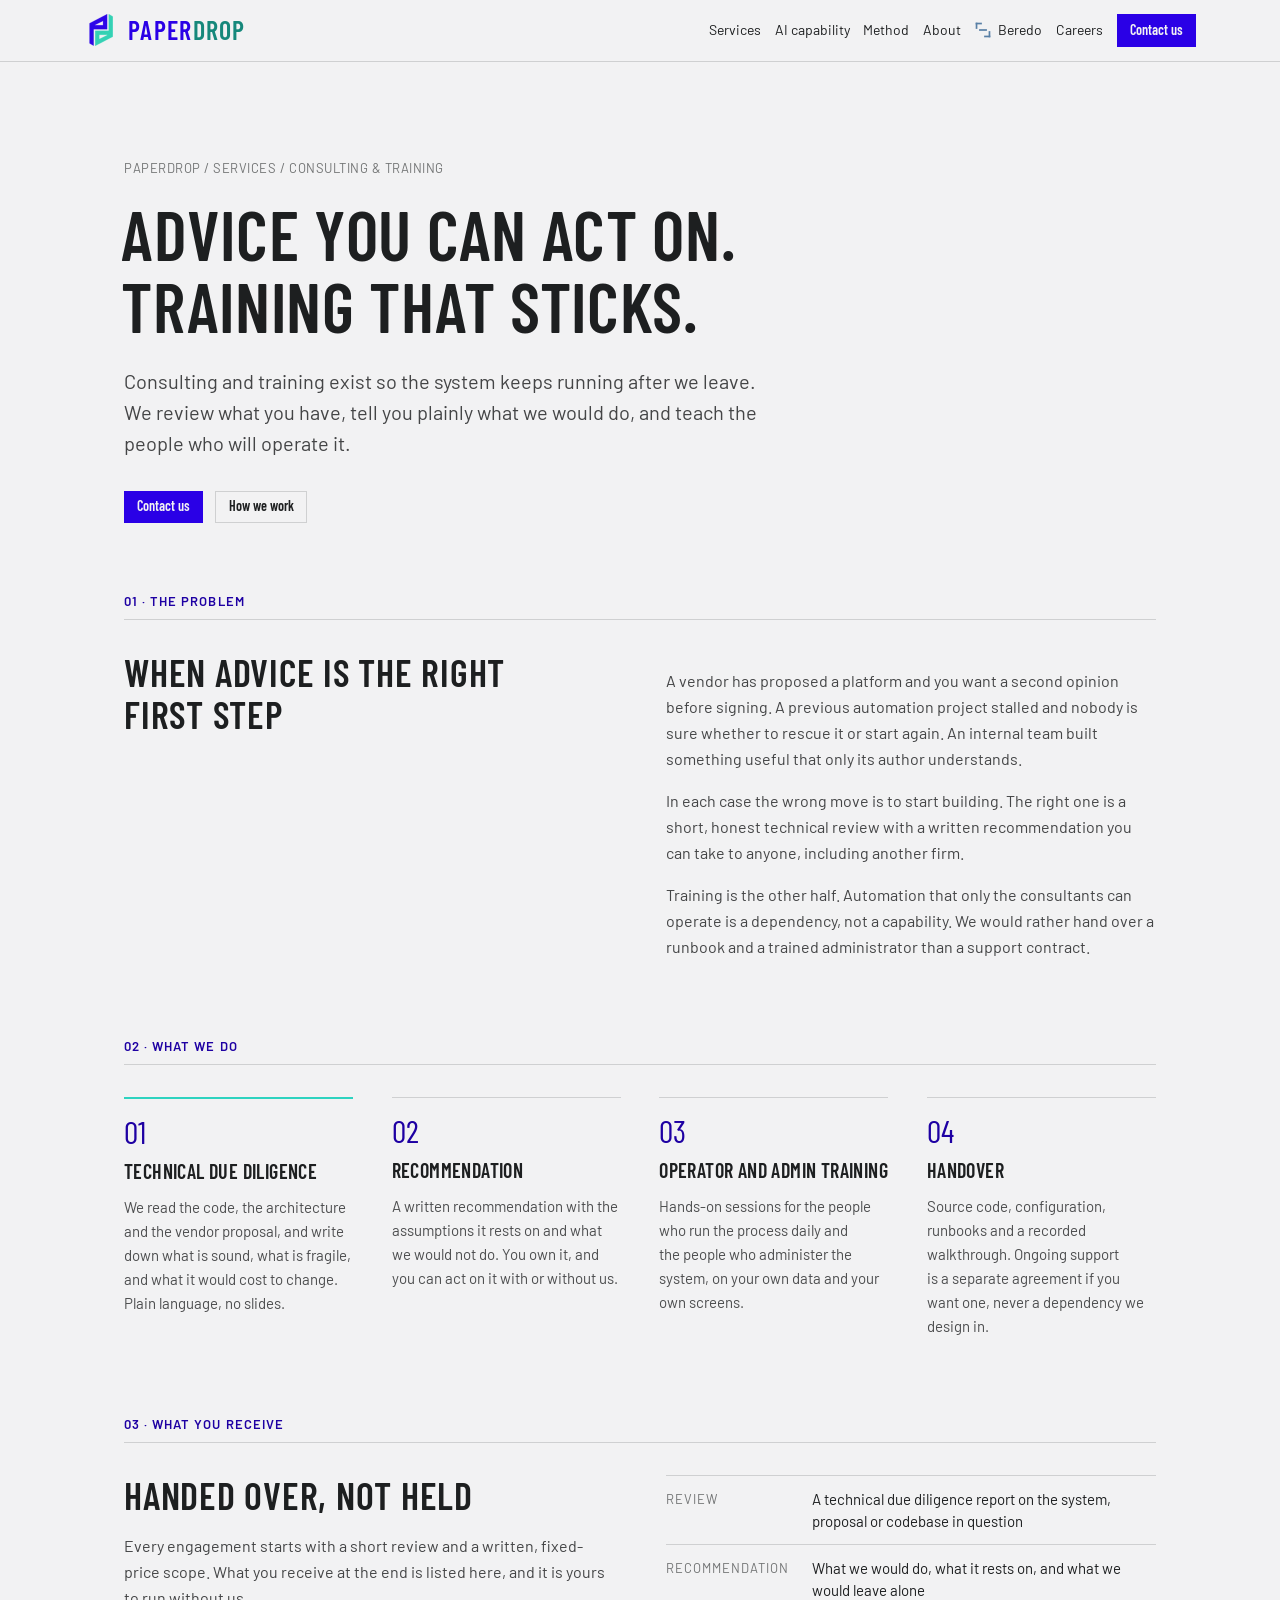
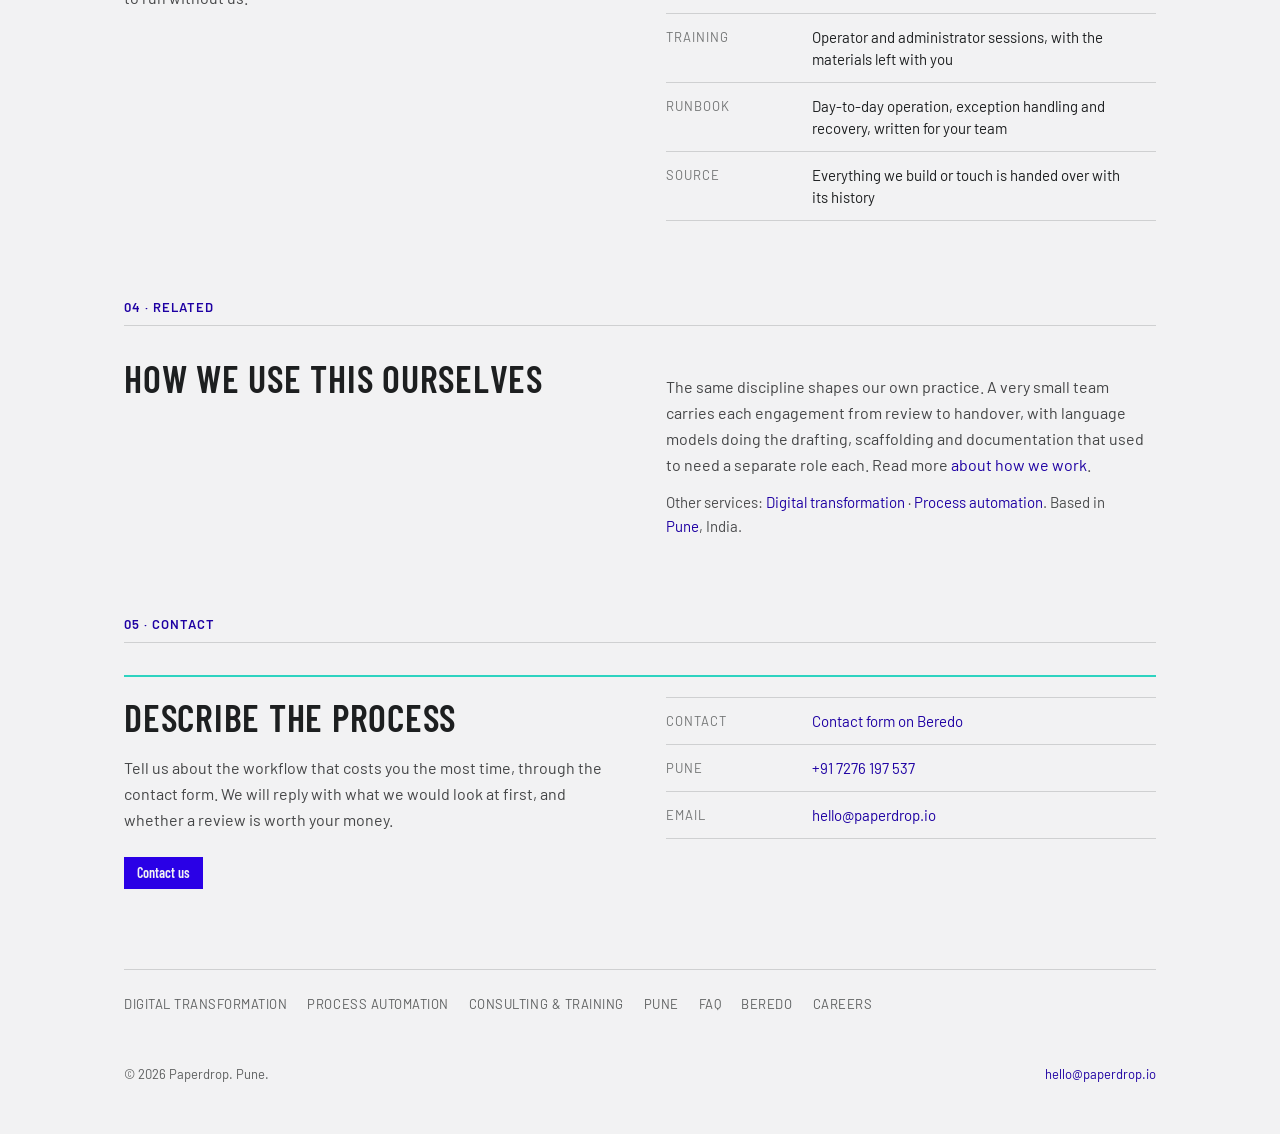
==== commit dae0d27d: "Add the Beredo mark to the header and the Beredo section The mark is beredo.io's own favicon, saved " ====
--- a/consulting-training/index.html
+++ b/consulting-training/index.html
@@ -67,7 +67,7 @@
   <a href="/#ai">AI capability</a>
   <a href="/#method">Method</a>
   <a href="/#about">About</a>
-  <a href="/#beredo">Beredo</a>
+  <a class="nav-product" href="/#beredo"><img src="/assets/logos/beredo.svg" alt="" width="18" height="18" />Beredo</a>
   <a href="/#careers">Careers</a>
   <a class="btn btn-primary" href="https://beredo.io/start/EKQK-JEYX" target="_blank" rel="noopener" style="color:var(--color-bg)">Contact us</a>
 </nav>
--- a/assets/site.css
+++ b/assets/site.css
@@ -47,12 +47,12 @@
 .logo-strip li > span > * { overflow: hidden; text-overflow: ellipsis; white-space: nowrap; }
 @media (max-width: 720px) { .logo-strip { grid-template-columns: repeat(2, 1fr); } }
 @media (max-width: 440px) { .logo-strip { grid-template-columns: 1fr; } }
-/* The Beredo wordmark, as the product draws it: two corner ticks in its steel
-   accent bracketing the name, set in the same condensed face this site uses. */
+/* The Beredo logo: its steel mark (assets/logos/beredo.svg) beside the name,
+   set in the same condensed face the product uses. */
 .beredo-brand { display: inline-flex; align-items: center; gap: 10px; font-family: var(--font-heading); font-weight: 600; font-size: 34px; line-height: 1; letter-spacing: 0.08em; text-transform: uppercase; color: var(--color-text); }
-.beredo-tick { display: block; width: 11px; height: 11px; flex: none; }
-.beredo-tick-l { align-self: flex-start; border-top: 2px solid #5980a6; border-left: 2px solid #5980a6; }
-.beredo-tick-r { align-self: flex-end; border-bottom: 2px solid #5980a6; border-right: 2px solid #5980a6; }
+.beredo-brand img { width: 40px; height: 40px; display: block; flex: none; }
+.nav-product { display: inline-flex; align-items: center; gap: 6px; }
+.nav-product img { width: 18px; height: 18px; display: block; flex: none; }
 /* Fig. 02: a five-stage delivery chain with arrows between the stages,
    drawn with the same grey blocks as Fig. 01. */
 .chain { display: grid; grid-template-columns: repeat(5, 1fr); gap: 16px; }
